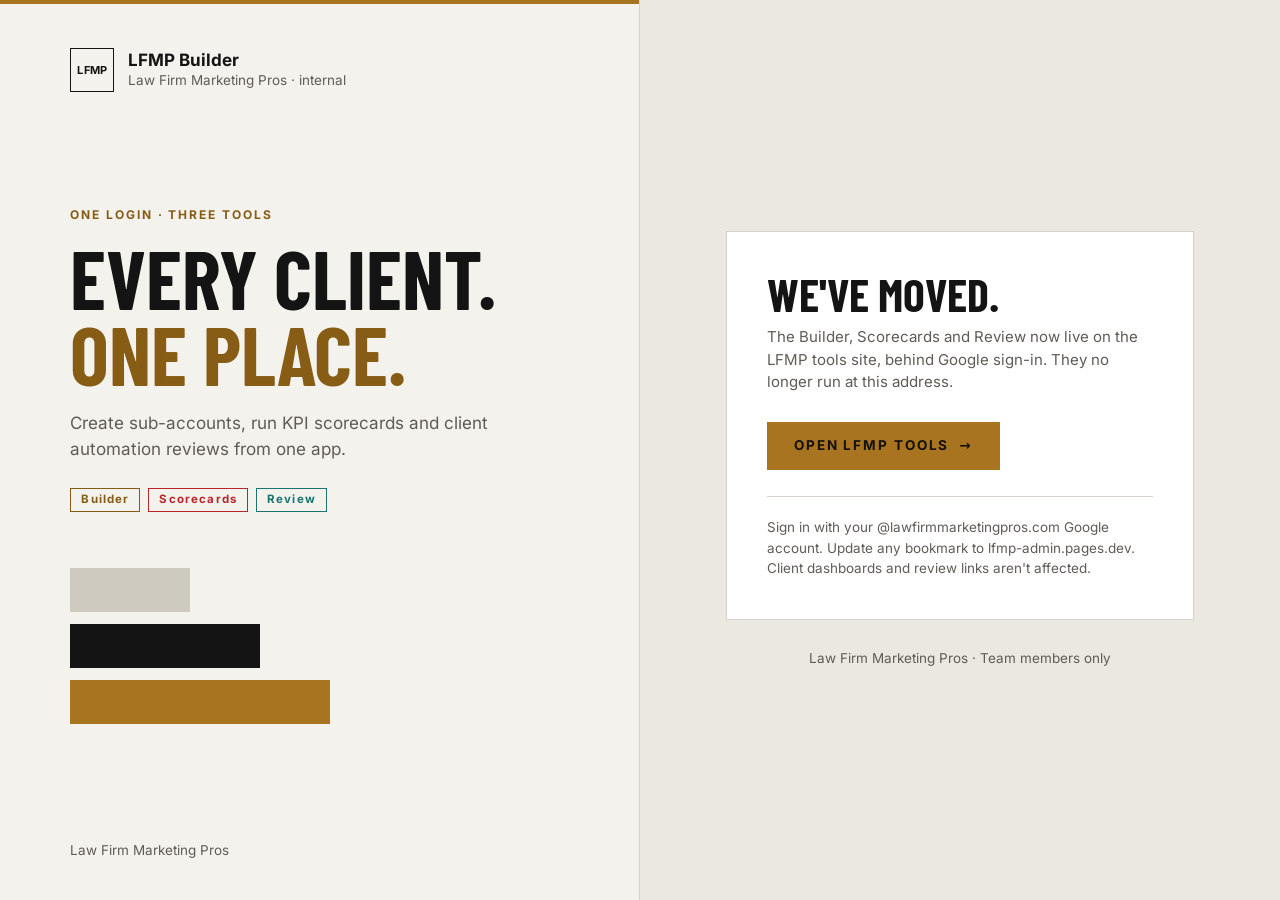
==== admin/moved.html @ 3aeef160 "Admin: runs only on the team site (lfmp-admin.pages.dev); the public address shows the shared Moved " ====
<!doctype html>
<html lang="en">
<head>
<meta charset="utf-8">
<meta name="viewport" content="width=device-width, initial-scale=1, viewport-fit=cover">
<meta name="robots" content="noindex, nofollow">
<meta name="referrer" content="no-referrer">
<title>Moved · LFMP tools</title>
<!-- "Moved" page for the old public addresses of the team tools (dashboard.lawfirmmarketingpros.com /
     peejayedz.github.io: the Builder page, /leadpro-kpi/admin/, /automation-review/admin/). The tools now run only on
     https://lfmp-admin.pages.dev behind Google sign-in. Same screen as the shared login. Byte-identical copies:
     builder admin-site/moved.html (source), ghl-subaccount-builder-page/index.html, leadpro-kpi/admin/moved.html,
     automation-review/admin/moved.html. Needs lfmp-ui.css + lfmp-login.css + fonts/ next to it. -->
<link rel="icon" href="data:image/svg+xml,%3Csvg xmlns='http://www.w3.org/2000/svg' viewBox='0 0 32 32'%3E%3Crect width='32' height='32' fill='%230b0b0c'/%3E%3Crect x='3' y='3' width='26' height='26' fill='none' stroke='%23d9a64e' stroke-width='2'/%3E%3Cpath d='M16 10v12M10 16h12' stroke='%23d9a64e' stroke-width='3'/%3E%3C/svg%3E">
<script>try { var t = localStorage.getItem('lfmp-theme'); if (t === 'light' || t === 'dark') document.documentElement.setAttribute('data-theme', t); } catch (e) {}</script>
<link rel="stylesheet" href="lfmp-ui.css">
<link rel="stylesheet" href="lfmp-login.css">
<style>#lfmpLogin a.lg-go{text-decoration:none}</style>
</head>
<body>
<div id="lfmpLogin">
<div class="lg" data-tool="moved">
  <aside class="lg-side">
    <div class="lg-brand"><span class="lg-mark" aria-hidden="true">LFMP</span><div><b>LFMP Builder</b><span>Law Firm Marketing Pros · internal</span></div></div>
    <div class="lg-hero">
      <p class="lg-ey">One login · three tools</p>
      <h1 class="lg-h">Every client. <span>One place.</span></h1>
      <p class="lg-sub">Create sub-accounts, run KPI scorecards and client automation reviews from one app.</p>
      <ul class="lg-chips" aria-label="Tools on the new site"><li class="t-builder">Builder</li><li class="t-kpi">Scorecards</li><li class="t-review">Review</li></ul>
      <div class="lg-blocks" aria-hidden="true"><i></i><i></i><i></i></div>
    </div>
    <p class="lg-foot">Law Firm Marketing Pros</p>
  </aside>
  <main class="lg-main">
    <div class="lg-card">
      <div class="lg-form">
        <h2 class="lg-title">We've moved.</h2>
        <p class="lg-lead">The Builder, Scorecards and Review now live on the LFMP tools site, behind Google sign-in. They no longer run at this address.</p>
        <div class="lg-method">
          <div class="lg-row"><a class="lg-go" href="https://lfmp-admin.pages.dev">Open LFMP tools <span aria-hidden="true">→</span></a></div>
        </div>
        <p class="lg-note">Sign in with your @lawfirmmarketingpros.com Google account. Update any bookmark to lfmp-admin.pages.dev. Client dashboards and review links aren't affected.</p>
      </div>
    </div>
    <p class="lg-legal">Law Firm Marketing Pros · Team members only</p>
  </main>
</div>
</div>
</body>
</html>
---- admin/lfmp-ui.css ----
/* LFMP UI: shared look for LFMP internal tools (KPI admin now; the Sub-account Builder will copy this file as is).
   Keep the copies byte-identical. Fonts are self-hosted next to this file in fonts/ (SIL OFL 1.1, see fonts/OFL.txt).
   Theme: no data-theme = Auto (follows the system); data-theme="light" | "dark" forces one. Saved choice: localStorage "lfmp-theme".
   Contrast: every text/background pair below passes WCAG AA (4.5:1) for normal text. */

@font-face{font-family:"Inter";src:url(fonts/inter-latin-var.woff2) format("woff2");font-weight:100 900;font-style:normal;font-display:swap}
@font-face{font-family:"Barlow Condensed";src:url(fonts/barlow-condensed-700.woff2) format("woff2");font-weight:700;font-style:normal;font-display:swap}
@font-face{font-family:"Barlow Condensed";src:url(fonts/barlow-condensed-600.woff2) format("woff2");font-weight:600;font-style:normal;font-display:swap}

:root{
  --d:"Barlow Condensed","Arial Narrow",Impact,sans-serif;
  --b:"Inter",system-ui,-apple-system,"Segoe UI",Arial,sans-serif;
  --mono:ui-monospace,SFMono-Regular,Menlo,Consolas,monospace;
  /* light */
  --bg:#f4f2ed; --panel:#fff; --panel2:#faf8f4; --line:#dedad2; --ink:#141414; --mut:#6d6a64;
  --acc:#a8741f; --acc-ink:#8a5d15; --acc-on:#141108; --acc-soft:#f3e9d6;
  --red:#b3392f; --green:#26754e; --blue:#3d6fb8; --chip:#efece6;
  --shade:rgba(20,17,10,.45); --shadow:0 18px 50px rgba(20,17,10,.18);
  color-scheme:light;
}
@media (prefers-color-scheme:dark){:root:not([data-theme="light"]){
  --bg:#0b0b0c; --panel:#121214; --panel2:#18181b; --line:#2a2a2e; --ink:#f2f1ee; --mut:#9b9aa0;
  --acc:#d9a64e; --acc-ink:#d9a64e; --acc-on:#141108; --acc-soft:#2a2112;
  --red:#ef5a52; --green:#46b37f; --blue:#7aa7e6; --chip:#1f1f23;
  --shade:rgba(0,0,0,.6); --shadow:0 18px 50px rgba(0,0,0,.6);
  color-scheme:dark;}}
:root[data-theme="dark"]{
  --bg:#0b0b0c; --panel:#121214; --panel2:#18181b; --line:#2a2a2e; --ink:#f2f1ee; --mut:#9b9aa0;
  --acc:#d9a64e; --acc-ink:#d9a64e; --acc-on:#141108; --acc-soft:#2a2112;
  --red:#ef5a52; --green:#46b37f; --blue:#7aa7e6; --chip:#1f1f23;
  --shade:rgba(0,0,0,.6); --shadow:0 18px 50px rgba(0,0,0,.6);
  color-scheme:dark;}

*,*::before,*::after{box-sizing:border-box}
[hidden]{display:none !important}
html{-webkit-text-size-adjust:100%}
body{margin:0;background:var(--bg);color:var(--ink);font:15px/1.5 var(--b);-webkit-font-smoothing:antialiased}
button,input,select,textarea{font:inherit;color:inherit}
a{color:var(--acc-ink)}
:focus-visible{outline:2px solid var(--acc);outline-offset:2px}
.mono,code{font-family:var(--mono);font-size:.86em}
.mut{color:var(--mut)}

/* type */
.disp{font-family:var(--d);font-weight:700;text-transform:uppercase;line-height:.95;letter-spacing:0;margin:0}
.disp .g{color:var(--acc-ink)}
.ey{font-size:11.5px;font-weight:700;letter-spacing:.16em;text-transform:uppercase;color:var(--acc-ink);margin:0}

/* buttons: one gold .btn.p per screen */
.btn{display:inline-flex;align-items:center;justify-content:center;gap:8px;min-height:38px;padding:10px 16px;border:1px solid var(--line);background:transparent;color:var(--ink);
  font:700 12.5px/1 var(--b);letter-spacing:.12em;text-transform:uppercase;text-decoration:none;white-space:nowrap;cursor:pointer;border-radius:0}
.btn:hover{border-color:var(--ink)}
.btn[disabled]{opacity:.5;cursor:default} .btn[disabled]:hover{border-color:var(--line)}
.btn.p{background:var(--acc);border-color:var(--acc);color:var(--acc-on)} .btn.p:hover{filter:brightness(1.07);border-color:var(--acc)}
.btn.danger{color:var(--red)} .btn.danger:hover{border-color:var(--red)}
.btn.sm{min-height:32px;padding:7px 11px;font-size:11.5px}
.btn.icon{padding:0;width:38px}
.btn svg{width:14px;height:14px;flex:0 0 auto}
.lnk{background:none;border:0;padding:0;color:var(--acc-ink);font:600 13px var(--b);cursor:pointer;text-decoration:underline;text-underline-offset:3px}

/* top bar */
.top{display:flex;align-items:center;gap:28px;padding:22px 0;border-bottom:1px solid var(--line)}
.mark{width:34px;height:34px;border:1.5px solid var(--ink);display:grid;place-items:center;font:700 9.5px/1 var(--b);letter-spacing:.02em;color:var(--ink);text-decoration:none;flex:0 0 auto}
.nav{display:flex;gap:26px}
.nav a{font:700 12px/1 var(--b);letter-spacing:.14em;text-transform:uppercase;color:var(--mut);text-decoration:none;padding:6px 0;border-bottom:2px solid transparent}
.nav a:hover{color:var(--ink)}
.nav a[aria-current="page"]{color:var(--ink);border-bottom-color:var(--acc)}
.topr{margin-left:auto;display:flex;align-items:center;gap:10px}
.upd{text-align:right;font:600 11px/1.35 var(--b);letter-spacing:.12em;text-transform:uppercase;color:var(--mut)}
.upd b{display:block;color:var(--ink);font-size:12.5px;letter-spacing:.08em}
.ver{position:relative;text-transform:none;letter-spacing:.04em}
.ver .dot{position:absolute;top:-4px;right:-4px;width:8px;height:8px;border-radius:50%;background:var(--acc)}

/* stat strip */
.strip{display:flex;justify-content:center;flex-wrap:wrap;gap:8px 40px;padding:14px 0;border-top:1px solid var(--line);border-bottom:1px solid var(--line);
  font:700 12.5px/1.3 var(--b);letter-spacing:.14em;text-transform:uppercase}
.strip span::before{content:"/ ";color:var(--acc-ink);margin-right:6px}

/* segmented filter */
.seg{display:inline-flex;border:1px solid var(--line)}
.seg button{border:0;border-right:1px solid var(--line);background:transparent;padding:11px 18px;font:700 12px/1 var(--b);letter-spacing:.12em;text-transform:uppercase;color:var(--ink);cursor:pointer;white-space:nowrap}
.seg button:last-child{border-right:0}
.seg button[aria-pressed="true"]{background:var(--acc);color:var(--acc-on)}
.seg button .n{opacity:.7;margin-left:6px}

/* tags */
.tag{display:inline-flex;align-items:center;gap:6px;border:1px solid currentColor;padding:3px 8px;font:700 10px/1.2 var(--b);letter-spacing:.12em;text-transform:uppercase;color:var(--mut);white-space:nowrap}
.tg-red{color:var(--red)} .tg-green{color:var(--green)} .tg-acc{color:var(--acc-ink)} .tg-blue{color:var(--blue)}

/* forms */
.lbl{display:block;font:700 11.5px/1.2 var(--b);letter-spacing:.14em;text-transform:uppercase;color:var(--mut);margin:0 0 8px}
input[type=text],input[type=password],input[type=search],select,textarea{width:100%;min-height:44px;padding:10px 14px;border:1px solid var(--line);background:var(--panel2);color:var(--ink);border-radius:0;font-size:15px}
input:focus,select:focus,textarea:focus{outline:none;border-color:var(--acc)}
input::placeholder{color:var(--mut)}

/* surfaces */
.panel{background:var(--panel);border:1px solid var(--line)}
.wrapx{max-width:1180px;margin:0 auto;padding:0 32px}
@media (max-width:760px){.wrapx{padding:0 16px}}
---- admin/lfmp-login.css ----
/* LFMP one login: the sign-in screen shared by the Builder, KPI admin and Automation Review admin.
   Keep the three copies byte-identical (next to lfmp-login.js). Needs lfmp-ui.css (fonts) loaded first.
   The screen is the same in all three tools on purpose: fixed colours here, not the per-tool page tokens.
   Contrast: every text/background pair passes WCAG AA (4.5:1) in light and dark. */

#lfmpLogin{
  --lg-side:#f4f2ed; --lg-main:#ebe8e1; --lg-card:#fff; --lg-line:#d6d2c9; --lg-ink:#141414; --lg-mut:#5f5c56; --lg-in:#faf8f4;
  --lg-gold:#a8741f; --lg-gold-ink:#875c14; --lg-on:#141108; --lg-red:#b8262c; --lg-teal:#1b746f; --lg-err:#a3302a;
  --lg-b1:#cfcac0; --lg-b2:#141414;
  position:relative;z-index:50;min-height:100vh;min-height:100dvh;background:var(--lg-main);color:var(--lg-ink);font:15px/1.5 var(--b)}
@media (prefers-color-scheme:dark){:root:not([data-theme="light"]) #lfmpLogin{
  --lg-side:#0a0a0b; --lg-main:#141416; --lg-card:#0b0b0c; --lg-line:#2c2c31; --lg-ink:#f2f1ee; --lg-mut:#a3a2a8; --lg-in:#101012;
  --lg-gold:#d9a64e; --lg-gold-ink:#d9a64e; --lg-on:#141108; --lg-red:#e5484d; --lg-teal:#3fb6b0; --lg-err:#ef6a62;
  --lg-b1:#3a3a40; --lg-b2:#f2f1ee;}}
:root[data-theme="dark"] #lfmpLogin{
  --lg-side:#0a0a0b; --lg-main:#141416; --lg-card:#0b0b0c; --lg-line:#2c2c31; --lg-ink:#f2f1ee; --lg-mut:#a3a2a8; --lg-in:#101012;
  --lg-gold:#d9a64e; --lg-gold-ink:#d9a64e; --lg-on:#141108; --lg-red:#e5484d; --lg-teal:#3fb6b0; --lg-err:#ef6a62;
  --lg-b1:#3a3a40; --lg-b2:#f2f1ee;}

#lfmpLogin .lg{display:grid;grid-template-columns:1fr 1fr;min-height:100vh;min-height:100dvh}
#lfmpLogin :focus-visible{outline:2px solid var(--lg-gold);outline-offset:2px}

/* left: brand panel */
.lg-side{position:relative;background:var(--lg-side);border-right:1px solid var(--lg-line);display:flex;flex-direction:column;padding:48px clamp(32px,5.5vw,88px) 40px}
.lg-side::before{content:"";position:absolute;inset:0 0 auto 0;height:4px;background:var(--lg-gold)}
.lg-brand{display:flex;align-items:center;gap:14px}
.lg-mark{width:44px;height:44px;border:1.5px solid var(--lg-ink);display:grid;place-items:center;font:700 11px/1 var(--b);letter-spacing:.02em;flex:0 0 auto}
.lg-brand b{display:block;font:700 17px/1.2 var(--b)}
.lg-brand div span{display:block;font-size:13.5px;color:var(--lg-mut)}
.lg-hero{margin:auto 0;padding:48px 0}
.lg-ey{margin:0 0 18px;font:700 12px/1.2 var(--b);letter-spacing:.16em;text-transform:uppercase;color:var(--lg-gold-ink)}
.lg-h{margin:0;font:700 clamp(56px,6.4vw,92px)/.92 var(--d);text-transform:uppercase;letter-spacing:0}
.lg-h span{display:block;color:var(--lg-gold-ink)}
.lg-sub{margin:20px 0 0;max-width:30em;font-size:17px;line-height:1.5;color:var(--lg-mut)}
.lg-chips{display:flex;flex-wrap:wrap;gap:8px;margin:26px 0 0;padding:0;list-style:none}
.lg-chips li{border:1px solid currentColor;padding:3px 10px;font:700 11.5px/1.35 var(--b);letter-spacing:.1em}
.lg-chips .t-builder{color:var(--lg-gold-ink)} .lg-chips .t-kpi{color:var(--lg-red)} .lg-chips .t-review{color:var(--lg-teal)}
.lg-blocks{display:flex;flex-direction:column;gap:12px;margin-top:56px}
.lg-blocks i{display:block;height:44px}
.lg-blocks i:nth-child(1){width:120px;background:var(--lg-b1)} .lg-blocks i:nth-child(2){width:190px;background:var(--lg-b2)} .lg-blocks i:nth-child(3){width:260px;background:var(--lg-gold)}
.lg-foot{margin:0;font-size:13.5px;color:var(--lg-mut)}

/* right: the sign-in card */
.lg-main{display:flex;flex-direction:column;align-items:center;justify-content:center;gap:28px;padding:48px 32px}
.lg-card{width:100%;max-width:468px;background:var(--lg-card);border:1px solid var(--lg-line);padding:40px}
.lg-title{margin:0;font:700 46px/.95 var(--d);text-transform:uppercase;letter-spacing:0}
.lg-lead{margin:10px 0 0;color:var(--lg-mut);font-size:15px;line-height:1.5}
.lg-method{margin-top:28px}
.lg-lbl{display:block;margin-bottom:8px;font:700 11.5px/1.2 var(--b);letter-spacing:.14em;text-transform:uppercase;color:var(--lg-mut)}
.lg-pw{display:flex;border:1px solid var(--lg-line);background:var(--lg-in)}
.lg-pw:focus-within{border-color:var(--lg-gold)}
.lg-pw input{flex:1;min-width:0;border:0;background:transparent;padding:14px 16px;font:500 16px/1.3 var(--b);color:var(--lg-ink);outline:0}
#lfmpLogin .lg-pw input:focus-visible{outline:0}
.lg-pw:focus-within{box-shadow:0 0 0 1px var(--lg-gold)}
.lg-pw input:disabled{opacity:.55}
.lg-pw button{border:0;background:none;padding:0 16px;font:700 11.5px/1 var(--b);letter-spacing:.14em;text-transform:uppercase;color:var(--lg-mut);cursor:pointer}
.lg-pw button:hover{color:var(--lg-ink)}
.lg-err{margin:10px 0 0;min-height:0;font-size:14px;font-weight:600;color:var(--lg-err)}
.lg-err:empty{margin:0}
.lg-err[data-kind="info"]{color:var(--lg-mut);font-weight:500}
.lg-err[data-kind="wait"]{color:var(--lg-ink);font-variant-numeric:tabular-nums}
.lg-row{display:flex;align-items:center;justify-content:space-between;gap:16px;flex-wrap:wrap;margin-top:22px}
.lg-go{display:inline-flex;align-items:center;gap:10px;min-height:48px;padding:0 26px;border:1px solid var(--lg-gold);background:var(--lg-gold);color:var(--lg-on);
  font:700 13.5px/1 var(--b);letter-spacing:.14em;text-transform:uppercase;cursor:pointer;border-radius:0}
.lg-go:hover{filter:brightness(1.07)}
.lg-go:disabled{opacity:.5;cursor:default;filter:none}
.lg-link{border:0;background:none;padding:0 0 2px;font:600 14.5px/1.3 var(--b);color:var(--lg-gold-ink);border-bottom:1.5px solid currentColor;cursor:pointer}
.lg-note{margin:26px 0 0;padding-top:20px;border-top:1px solid var(--lg-line);font-size:13.5px;line-height:1.55;color:var(--lg-mut)}
.lg-steps{margin:22px 0 24px;padding-left:20px;display:flex;flex-direction:column;gap:12px;font-size:14.5px;line-height:1.55}
.lg-steps b{font-weight:700}
.lg-steps code{display:inline-block;max-width:100%;overflow-x:auto;vertical-align:bottom;white-space:nowrap;font-family:var(--mono);font-size:.88em;background:var(--lg-in);border:1px solid var(--lg-line);padding:1px 5px}
.lg-help .lg-title:focus{outline:0}
.lg-legal{margin:0;font-size:13.5px;color:var(--lg-mut);text-align:center}

/* phone: the brand panel becomes a small header above the card */
@media (max-width:860px){
  #lfmpLogin .lg{grid-template-columns:1fr;grid-template-rows:auto 1fr}
  .lg-side{border-right:0;border-bottom:1px solid var(--lg-line);padding:24px 16px 18px}
  .lg-brand{gap:12px} .lg-mark{width:36px;height:36px;font-size:9.5px} .lg-brand b{font-size:15.5px} .lg-brand div span{font-size:12.5px}
  .lg-hero{margin:0;padding:16px 0 0}
  .lg-ey{margin:0 0 10px;font-size:11px}
  .lg-h{font-size:34px}
  .lg-h span{display:inline}
  .lg-sub,.lg-blocks,.lg-foot{display:none}
  .lg-chips{margin-top:14px}
  .lg-main{justify-content:flex-start;gap:20px;padding:20px 16px 32px}
  .lg-card{padding:26px 20px}
  .lg-title{font-size:38px}
  .lg-go{flex:1 1 auto;justify-content:center}
}
@media (prefers-reduced-motion:reduce){#lfmpLogin *{transition:none !important}}
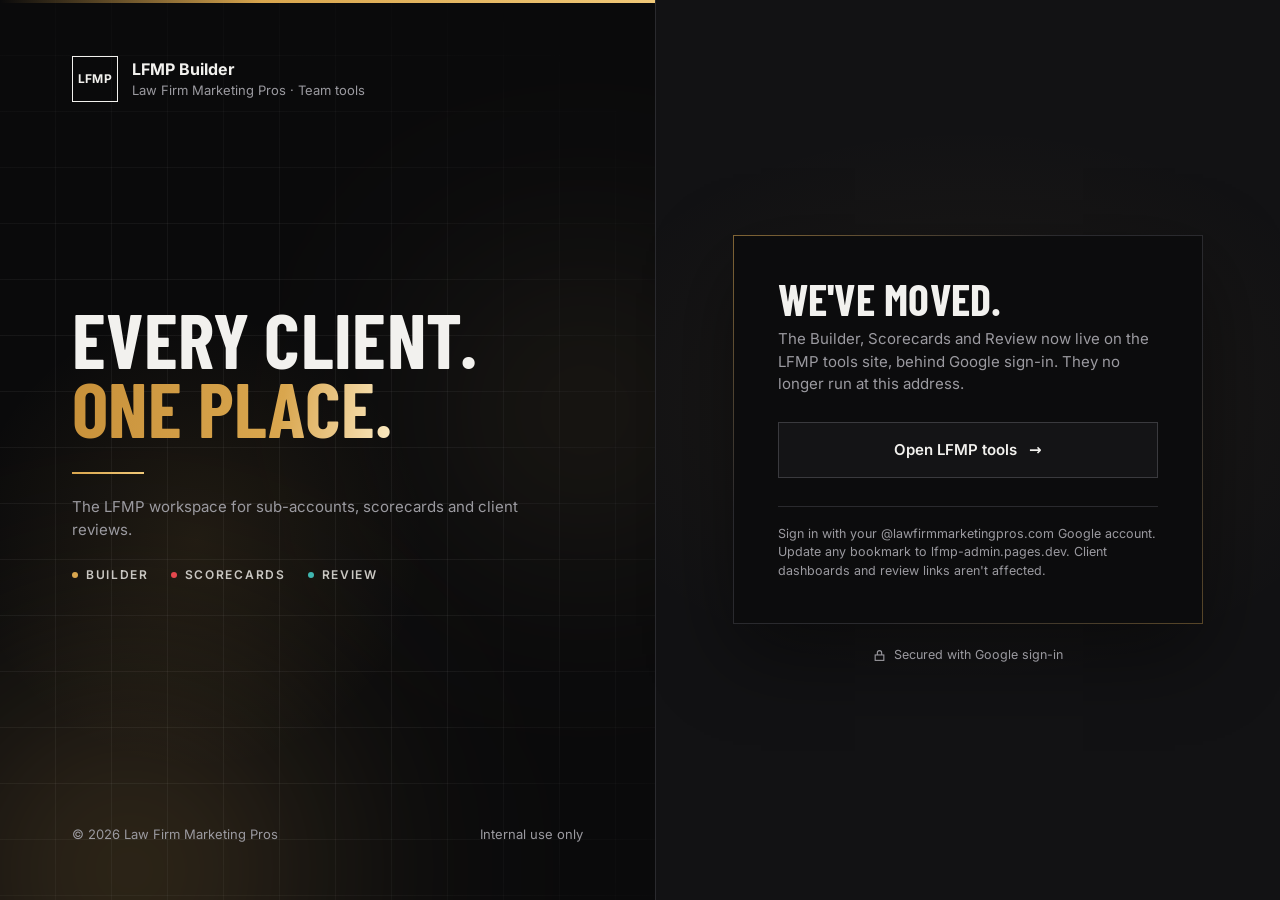
==== commit d05df0b0: "KPI v1.21.1: team Moved page restyled (copy of builder admin-site/moved.html) Co-Authored-By: Claude" ====
--- a/admin/moved.html
+++ b/admin/moved.html
@@ -1,50 +1,160 @@
 <!doctype html>
-<html lang="en">
+<html lang="en" data-theme="dark">
 <head>
 <meta charset="utf-8">
 <meta name="viewport" content="width=device-width, initial-scale=1, viewport-fit=cover">
 <meta name="robots" content="noindex, nofollow">
 <meta name="referrer" content="no-referrer">
+<meta name="color-scheme" content="dark">
 <title>Moved · LFMP tools</title>
 <!-- "Moved" page for the old public addresses of the team tools (dashboard.lawfirmmarketingpros.com /
      peejayedz.github.io: the Builder page, /leadpro-kpi/admin/, /automation-review/admin/). The tools now run only on
-     https://lfmp-admin.pages.dev behind Google sign-in. Same screen as the shared login. Byte-identical copies:
-     builder admin-site/moved.html (source), ghl-subaccount-builder-page/index.html, leadpro-kpi/admin/moved.html,
-     automation-review/admin/moved.html. Needs lfmp-ui.css + lfmp-login.css + fonts/ next to it. -->
+     https://lfmp-admin.pages.dev behind Google sign-in. Same screen as the sign-in page (Option C refined; CSS identical
+     to admin-site/signin.html). Byte-identical copies: builder admin-site/moved.html (source),
+     ghl-subaccount-builder-page/index.html, leadpro-kpi/admin/moved.html, automation-review/admin/moved.html.
+     Needs lfmp-ui.css + fonts/ next to it. No external requests. -->
 <link rel="icon" href="data:image/svg+xml,%3Csvg xmlns='http://www.w3.org/2000/svg' viewBox='0 0 32 32'%3E%3Crect width='32' height='32' fill='%230b0b0c'/%3E%3Crect x='3' y='3' width='26' height='26' fill='none' stroke='%23d9a64e' stroke-width='2'/%3E%3Cpath d='M16 10v12M10 16h12' stroke='%23d9a64e' stroke-width='3'/%3E%3C/svg%3E">
-<script>try { var t = localStorage.getItem('lfmp-theme'); if (t === 'light' || t === 'dark') document.documentElement.setAttribute('data-theme', t); } catch (e) {}</script>
+<link rel="preload" href="fonts/barlow-condensed-700.woff2" as="font" type="font/woff2" crossorigin>
+<link rel="preload" href="fonts/inter-latin-var.woff2" as="font" type="font/woff2" crossorigin>
 <link rel="stylesheet" href="lfmp-ui.css">
-<link rel="stylesheet" href="lfmp-login.css">
-<style>#lfmpLogin a.lg-go{text-decoration:none}</style>
+<style>
+/* ===== LFMP sign-in screen, Option C refined (shared by signin.html + moved.html) ===== */
+.sg{--sg-gold:var(--acc);--sg-gold2:#f0c878;--sg-side:#0a0a0b;--sg-card:#0c0c0d;--sg-btn:#141416;--sg-btn-line:#3a3a3e;--sg-tools:#c9c7c2;
+  --sg-red:#e5484d;--sg-teal:#3fb6b0;--sg-green:var(--green);
+  min-height:100vh;min-height:100dvh;display:grid;grid-template-columns:1.05fr 1fr;background:var(--bg);color:var(--ink);font:15px/1.5 var(--b)}
+.sg *,.sg *::before,.sg *::after{box-sizing:border-box}
+/* left panel */
+.sg-lp{position:relative;overflow:hidden;padding:56px 72px;display:flex;flex-direction:column;border-right:1px solid var(--line);background:var(--sg-side);isolation:isolate;min-width:0}
+.sg-band{position:absolute;top:0;left:0;right:0;height:3px;z-index:3;background:linear-gradient(90deg,transparent,var(--sg-gold) 20%,var(--sg-gold2) 50%,var(--sg-gold) 80%,transparent);background-size:200% 100%;animation:sg-sheen 24s linear infinite}
+@keyframes sg-sheen{to{background-position:-200% 0}}
+.sg-grid{position:absolute;inset:-1px;z-index:-2;background-image:linear-gradient(rgba(242,241,238,.055) 1px,transparent 1px),linear-gradient(90deg,rgba(242,241,238,.055) 1px,transparent 1px);background-size:56px 56px;
+  -webkit-mask-image:radial-gradient(120% 90% at 30% 60%,#000 35%,transparent 80%);mask-image:radial-gradient(120% 90% at 30% 60%,#000 35%,transparent 80%)}
+.sg-aur{position:absolute;z-index:-1;border-radius:50%;filter:blur(90px);opacity:.45;mix-blend-mode:screen;pointer-events:none}
+.sg-a1{width:620px;height:620px;left:-180px;bottom:-280px;background:radial-gradient(circle,rgba(217,166,78,.55),transparent 65%);animation:sg-d1 18s ease-in-out infinite alternate}
+.sg-a2{width:460px;height:460px;right:-160px;top:20%;background:radial-gradient(circle,rgba(240,200,120,.22),transparent 65%);animation:sg-d2 22s ease-in-out infinite alternate}
+@keyframes sg-d1{to{transform:translate(160px,-120px) scale(1.15)}}
+@keyframes sg-d2{to{transform:translate(-120px,140px) scale(.9)}}
+.sg-spot{position:absolute;inset:0;z-index:-1;pointer-events:none;background:radial-gradient(380px circle at var(--mx,30%) var(--my,60%),rgba(217,166,78,.10),transparent 60%)}
+.sg-top{display:flex;justify-content:space-between;align-items:center;gap:16px}
+.sg-brand{display:flex;align-items:center;gap:14px;min-width:0}
+.sg-mark{flex:none;width:46px;height:46px;border:1.5px solid var(--ink);display:flex;align-items:center;justify-content:center;font:700 12px/1 var(--b);letter-spacing:.04em;position:relative;overflow:hidden}
+.sg-mark::after{content:"";position:absolute;inset:0;background:linear-gradient(120deg,transparent 30%,rgba(240,200,120,.45) 50%,transparent 70%);transform:translateX(-120%);animation:sg-mk 1.4s 1.2s ease-in-out 1 forwards}
+@keyframes sg-mk{to{transform:translateX(120%)}}
+.sg-brand b{display:block;font-size:16px;line-height:1.35;white-space:nowrap}
+.sg-brand small{display:block;color:var(--mut);font-size:13px;line-height:1.4;white-space:nowrap}
+.sg-greet{font:600 11.5px/1.3 var(--b);letter-spacing:.16em;text-transform:uppercase;color:var(--mut);white-space:nowrap}
+.sg-greet i{display:inline-block;width:7px;height:7px;border-radius:50%;background:var(--sg-green);margin-right:8px;vertical-align:1px}
+.sg-hero{margin-top:auto}
+.sg-h{font-family:var(--d);font-weight:700;text-transform:uppercase;line-height:.9;letter-spacing:.005em;font-size:clamp(56px,6vw,120px);margin:0}
+.sg-ln{display:block;overflow:hidden;white-space:nowrap;padding-bottom:.04em;margin-bottom:-.04em}
+.sg-ln>span{display:inline-block;transform:translateY(105%);animation:sg-up .9s cubic-bezier(.2,.8,.2,1) forwards}
+.sg-ln:nth-child(2)>span{animation-delay:.18s}
+@keyframes sg-up{to{transform:none}}
+.sg-gold{background:linear-gradient(100deg,#c8913a 0%,var(--sg-gold) 30%,#fff1cf 48%,var(--sg-gold) 62%,#b9842f 100%);background-size:220% 100%;-webkit-background-clip:text;background-clip:text;color:transparent;-webkit-text-fill-color:transparent;
+  animation:sg-up .9s .18s cubic-bezier(.2,.8,.2,1) forwards,sg-shine 11s 1.6s ease-in-out infinite}
+@keyframes sg-shine{0%{background-position:120% 0}30%,100%{background-position:-60% 0}}
+.sg-rule{height:2px;width:72px;background:linear-gradient(90deg,var(--sg-gold),var(--sg-gold2));margin:30px 0 22px;transform:scaleX(0);transform-origin:left center;animation:sg-draw .8s .7s cubic-bezier(.2,.8,.2,1) forwards}
+@keyframes sg-draw{to{transform:none}}
+.sg-sub{color:var(--mut);font-size:clamp(15px,1.15vw,19px);max-width:480px;margin:0;opacity:0;transform:translateY(8px);animation:sg-fade .8s .9s forwards}
+@keyframes sg-fade{to{opacity:1;transform:none}}
+.sg-tools{display:flex;gap:22px;margin:26px 0 0;padding:0;list-style:none;opacity:0;animation:sg-fade .8s 1.1s forwards;font:600 12px/1.3 var(--b);letter-spacing:.14em;text-transform:uppercase;color:var(--sg-tools)}
+.sg-tools li{display:flex;align-items:center;gap:8px}
+.sg-tools i{width:6px;height:6px;border-radius:50%;flex:none}
+.sg-tools .t-builder i{background:var(--sg-gold)} .sg-tools .t-kpi i{background:var(--sg-red)} .sg-tools .t-review i{background:var(--sg-teal)}
+.sg-foot{margin-top:auto;padding-top:40px;color:var(--mut);font-size:13px;display:flex;justify-content:space-between;gap:6px 16px;opacity:0;animation:sg-fade .8s 1.3s forwards}
+/* right panel */
+.sg-rp{background:var(--panel);display:flex;align-items:center;justify-content:center;flex-direction:column;padding:40px;position:relative;min-width:0}
+.sg-rp::before{content:"";position:absolute;inset:0;background:radial-gradient(600px 400px at 50% 45%,rgba(217,166,78,.06),transparent 70%);pointer-events:none}
+.sg-card{position:relative;width:min(470px,100%);border:1px solid transparent;padding:42px 44px;
+  background:linear-gradient(var(--sg-card),var(--sg-card)) padding-box,linear-gradient(140deg,rgba(217,166,78,.55),var(--line) 35%,var(--line) 65%,rgba(217,166,78,.35)) border-box;
+  box-shadow:0 30px 80px rgba(0,0,0,.45);opacity:0;transform:translateY(14px);animation:sg-fade .9s .35s cubic-bezier(.2,.8,.2,1) forwards}
+.sg-title{font-family:var(--d);font-weight:700;text-transform:uppercase;line-height:.95;letter-spacing:.005em;font-size:44px;margin:0}
+.sg-lead{color:var(--mut);margin:8px 0 0}
+.sg-go{margin-top:26px;display:flex;align-items:center;justify-content:center;gap:12px;border:1px solid var(--sg-btn-line);background:var(--sg-btn);padding:16px 18px;min-height:56px;font:600 15px/1.2 var(--b);color:var(--ink);
+  text-decoration:none;cursor:pointer;width:100%;position:relative;overflow:hidden;white-space:nowrap;transition:transform .2s,border-color .2s,box-shadow .2s}
+.sg-go:hover{transform:translateY(-2px);border-color:var(--sg-gold);box-shadow:0 10px 30px rgba(217,166,78,.18)}
+.sg-go::after{content:"";position:absolute;inset:0;background:linear-gradient(110deg,transparent 35%,rgba(255,255,255,.08) 50%,transparent 65%);transform:translateX(-100%);transition:transform .7s;pointer-events:none}
+.sg-go:hover::after{transform:translateX(100%)}
+.sg-go:focus-visible{outline:2px solid var(--sg-gold);outline-offset:3px}
+.sg-g{width:20px;height:20px;flex:none}
+.sg-arr{display:none}
+.sg-go.is-tools .sg-g{display:none} .sg-go.is-tools .sg-arr{display:inline}
+.sg-err{color:#ef6a62;font-size:13px;margin:10px 0 0}
+.sg-err:empty{display:none}
+.sg-note{border-top:1px solid var(--line);margin:28px 0 0;padding-top:18px;font-size:12.5px;color:var(--mut)}
+.sg-lock{display:inline-flex;align-items:center;gap:8px;margin:22px 0 0;color:var(--mut);font-size:12.5px;position:relative}
+.sg-lock svg{flex:none}
+/* responsive (same breakpoints as the reference) */
+@media (max-width:1360px){.sg-greet{display:none}}
+@media (max-width:1200px){.sg-lp{padding:48px 52px}}
+@media (max-width:880px){
+  .sg{grid-template-columns:1fr}
+  .sg-lp{padding:32px 24px;border-right:0;border-bottom:1px solid var(--line)}
+  .sg-hero{margin-top:44px}
+  .sg-h{font-size:min(64px,15.2vw)}
+  .sg-foot{margin-top:36px;padding-top:0;flex-wrap:wrap}
+  .sg-tools{flex-wrap:wrap;gap:10px 18px}
+  .sg-rp{padding:28px 16px}
+  .sg-card{padding:32px 26px}
+  .sg-title{font-size:40px}
+}
+@media (max-width:380px){.sg-go{gap:10px;padding:14px 12px;font-size:14.5px}}
+@media (min-width:2000px){.sg-lp{padding:72px 96px}.sg-card{width:520px}}
+@media (prefers-reduced-motion:reduce){
+  .sg *,.sg *::before,.sg *::after{animation:none!important;transition:none!important}
+  .sg-ln>span,.sg-gold,.sg-rule{transform:none}
+  .sg-sub,.sg-tools,.sg-foot,.sg-card{opacity:1;transform:none}
+  .sg-spot,.sg-mark::after{display:none}
+  .sg-go:hover{transform:none}
+}
+</style>
 </head>
 <body>
-<div id="lfmpLogin">
-<div class="lg" data-tool="moved">
-  <aside class="lg-side">
-    <div class="lg-brand"><span class="lg-mark" aria-hidden="true">LFMP</span><div><b>LFMP Builder</b><span>Law Firm Marketing Pros · internal</span></div></div>
-    <div class="lg-hero">
-      <p class="lg-ey">One login · three tools</p>
-      <h1 class="lg-h">Every client. <span>One place.</span></h1>
-      <p class="lg-sub">Create sub-accounts, run KPI scorecards and client automation reviews from one app.</p>
-      <ul class="lg-chips" aria-label="Tools on the new site"><li class="t-builder">Builder</li><li class="t-kpi">Scorecards</li><li class="t-review">Review</li></ul>
-      <div class="lg-blocks" aria-hidden="true"><i></i><i></i><i></i></div>
+<div class="sg" data-page="moved">
+  <section class="sg-lp" id="sgLp" aria-label="LFMP tools">
+    <div class="sg-band" aria-hidden="true"></div><div class="sg-grid" aria-hidden="true"></div><div class="sg-aur sg-a1" aria-hidden="true"></div><div class="sg-aur sg-a2" aria-hidden="true"></div><div class="sg-spot" id="sgSpot" aria-hidden="true"></div>
+    <div class="sg-top">
+      <div class="sg-brand"><span class="sg-mark" aria-hidden="true">LFMP</span><div><b>LFMP Builder</b><small>Law Firm Marketing Pros · Team tools</small></div></div>
+      <p class="sg-greet" id="sgGreet" style="margin:0"><i aria-hidden="true"></i><span>Welcome</span></p>
     </div>
-    <p class="lg-foot">Law Firm Marketing Pros</p>
-  </aside>
-  <main class="lg-main">
-    <div class="lg-card">
-      <div class="lg-form">
-        <h2 class="lg-title">We've moved.</h2>
-        <p class="lg-lead">The Builder, Scorecards and Review now live on the LFMP tools site, behind Google sign-in. They no longer run at this address.</p>
-        <div class="lg-method">
-          <div class="lg-row"><a class="lg-go" href="https://lfmp-admin.pages.dev">Open LFMP tools <span aria-hidden="true">→</span></a></div>
-        </div>
-        <p class="lg-note">Sign in with your @lawfirmmarketingpros.com Google account. Update any bookmark to lfmp-admin.pages.dev. Client dashboards and review links aren't affected.</p>
-      </div>
+    <div class="sg-hero">
+      <h1 class="sg-h"><span class="sg-ln"><span>Every client.</span></span><span class="sg-ln"><span class="sg-gold">One place.</span></span></h1>
+      <div class="sg-rule" aria-hidden="true"></div>
+      <p class="sg-sub">The LFMP workspace for sub-accounts, scorecards and client reviews.</p>
+      <ul class="sg-tools" aria-label="Tools on the new site"><li class="t-builder"><i aria-hidden="true"></i>Builder</li><li class="t-kpi"><i aria-hidden="true"></i>Scorecards</li><li class="t-review"><i aria-hidden="true"></i>Review</li></ul>
     </div>
-    <p class="lg-legal">Law Firm Marketing Pros · Team members only</p>
+    <footer class="sg-foot"><span>© 2026 Law Firm Marketing Pros</span><span>Internal use only</span></footer>
+  </section>
+
+  <main class="sg-rp">
+    <div class="sg-card">
+      <h2 class="sg-title" id="sgTitle">We've moved.</h2>
+      <p class="sg-lead" id="sgLead">The Builder, Scorecards and Review now live on the LFMP tools site, behind Google sign-in. They no longer run at this address.</p>
+      <a class="sg-go is-tools" id="sgGo" href="https://lfmp-admin.pages.dev"><span id="sgGoText">Open LFMP tools</span><span class="sg-arr" aria-hidden="true">→</span></a>
+      <p class="sg-note">Sign in with your @lawfirmmarketingpros.com Google account. Update any bookmark to <span style="white-space:nowrap">lfmp-admin.pages.dev</span>. Client dashboards and review links aren't affected.</p>
+    </div>
+    <p class="sg-lock"><svg width="13" height="13" viewBox="0 0 24 24" fill="none" stroke="currentColor" stroke-width="2" aria-hidden="true"><rect x="4" y="11" width="16" height="10"/><path d="M8 11V7a4 4 0 0 1 8 0v4"/></svg>Secured with Google sign-in</p>
   </main>
 </div>
-</div>
+<script>
+(function () {
+  // Greeting from the viewer's local time ("Good evening · Tue, Nov 17"). Shown only at 1361 px and wider.
+  try {
+    var d = new Date(), h = d.getHours();
+    document.querySelector('#sgGreet span').textContent = (h < 12 ? 'Good morning' : h < 18 ? 'Good afternoon' : 'Good evening') + ' · ' + d.toLocaleDateString('en-US', { weekday: 'short', month: 'short', day: 'numeric' });
+  } catch (e) {}
+  // Soft gold spotlight that follows the pointer on the left panel (mouse/trackpad only; off with reduced motion).
+  try {
+    var lp = document.getElementById('sgLp'), sp = document.getElementById('sgSpot'), raf = 0, mx = 0, my = 0;
+    if (matchMedia('(pointer: fine)').matches && !matchMedia('(prefers-reduced-motion: reduce)').matches) {
+      lp.addEventListener('pointermove', function (e) {
+        var r = lp.getBoundingClientRect(); mx = e.clientX - r.left; my = e.clientY - r.top;
+        if (!raf) raf = requestAnimationFrame(function () { raf = 0; sp.style.setProperty('--mx', mx + 'px'); sp.style.setProperty('--my', my + 'px'); });
+      });
+    }
+  } catch (e) {}
+})();
+
+</script>
 </body>
 </html>
--- a/admin/lfmp-ui.css
+++ b/admin/lfmp-ui.css
@@ -97,3 +97,34 @@
 .panel{background:var(--panel);border:1px solid var(--line)}
 .wrapx{max-width:1180px;margin:0 auto;padding:0 32px}
 @media (max-width:760px){.wrapx{padding:0 16px}}
+
+/* Signed-in person (all three tools, v2 sign-in): name + "Last signed in …" + Sign out; ⋯ → Team sign-ins dialog */
+/* <span class="lfmp-who"><span class="lfmp-who-row"><b data-me></b><button class="lfmp-out" data-act="signout">Sign out</button></span><small data-me-last></small></span> */
+.lfmp-who{display:inline-flex;flex-direction:column;align-items:flex-end;justify-content:center;gap:4px;min-width:0;text-align:right}
+.lfmp-who-row{display:flex;align-items:center;gap:8px;min-width:0;max-width:100%}
+.lfmp-who-row b{font:700 13px/1.2 var(--b);color:var(--ink);white-space:nowrap;overflow:hidden;text-overflow:ellipsis;max-width:200px}
+.lfmp-who small,.lfmp-last{font:500 11px/1.25 var(--b);color:var(--mut);white-space:nowrap}
+.lfmp-out{flex:none;display:inline-flex;align-items:center;min-height:24px;padding:3px 9px;border:1px solid var(--line);background:transparent;color:var(--ink);font:700 10.5px/1 var(--b);letter-spacing:.1em;text-transform:uppercase;cursor:pointer;white-space:nowrap}
+.lfmp-out:hover{border-color:var(--ink)}
+.lfmp-out:focus-visible{outline:2px solid var(--acc);outline-offset:2px}
+.lfmp-dlg{border:1px solid var(--line);border-top:3px solid var(--acc);background:var(--panel);color:var(--ink);padding:0;width:min(760px,calc(100vw - 32px));max-height:calc(100vh - 48px);box-shadow:var(--shadow);font:400 14px/1.5 var(--b)}
+.lfmp-dlg::backdrop{background:var(--shade)}
+.lfmp-dlg-h{display:flex;align-items:flex-start;justify-content:space-between;gap:16px;padding:20px 22px 14px;border-bottom:1px solid var(--line)}
+.lfmp-dlg-h h2{margin:4px 0 0;font:700 24px/1.1 var(--d);text-transform:uppercase}
+.lfmp-dlg-b{padding:16px 22px 20px;margin:0;overflow:auto}
+.lfmp-dlg-note{font-size:12.5px;margin:14px 0 0}
+.lfmp-err{color:var(--red)}
+.lfmp-signins{width:100%;border-collapse:collapse;font-size:14px}
+.lfmp-signins th{text-align:left;font:700 11px/1.2 var(--b);letter-spacing:.12em;text-transform:uppercase;color:var(--mut);padding:0 12px 10px 0;border-bottom:1px solid var(--line)}
+.lfmp-signins td{padding:11px 12px 11px 0;border-bottom:1px solid var(--line);vertical-align:top;overflow-wrap:anywhere}
+.lfmp-signins td:last-child,.lfmp-signins th:last-child{text-align:right;padding-right:0}
+@media (max-width:640px){
+  .lfmp-dlg{width:calc(100vw - 16px);max-height:calc(100vh - 16px)}
+  .lfmp-dlg-h,.lfmp-dlg-b{padding-left:16px;padding-right:16px}
+  .lfmp-signins thead{display:none}
+  .lfmp-signins,.lfmp-signins tbody,.lfmp-signins tr,.lfmp-signins td{display:block;width:100%}
+  .lfmp-signins tr{padding:10px 0;border-bottom:1px solid var(--line)}
+  .lfmp-signins td{border:0;padding:2px 0;display:flex;justify-content:space-between;gap:12px;text-align:right}
+  .lfmp-signins td:last-child{text-align:right}
+  .lfmp-signins td::before{content:attr(data-l);font:700 10.5px/1.6 var(--b);letter-spacing:.1em;text-transform:uppercase;color:var(--mut);text-align:left;flex:none}
+}
